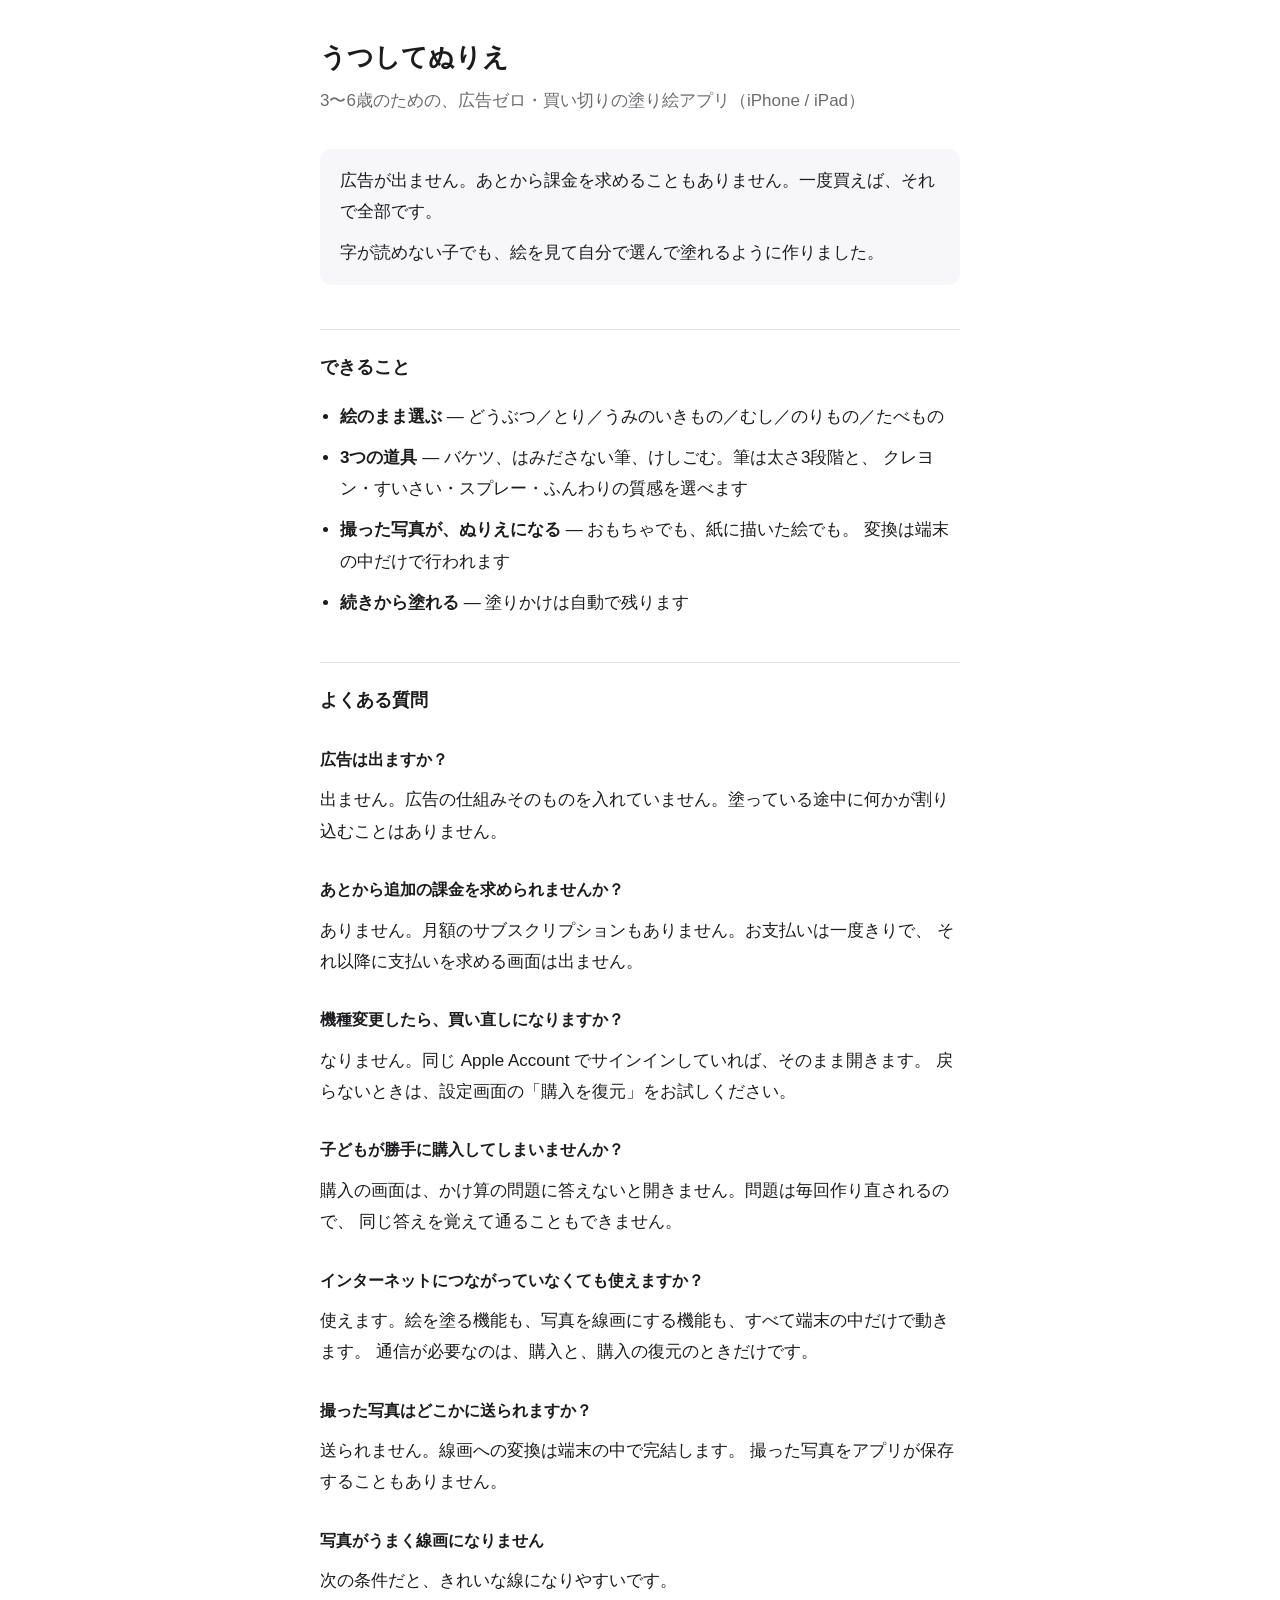
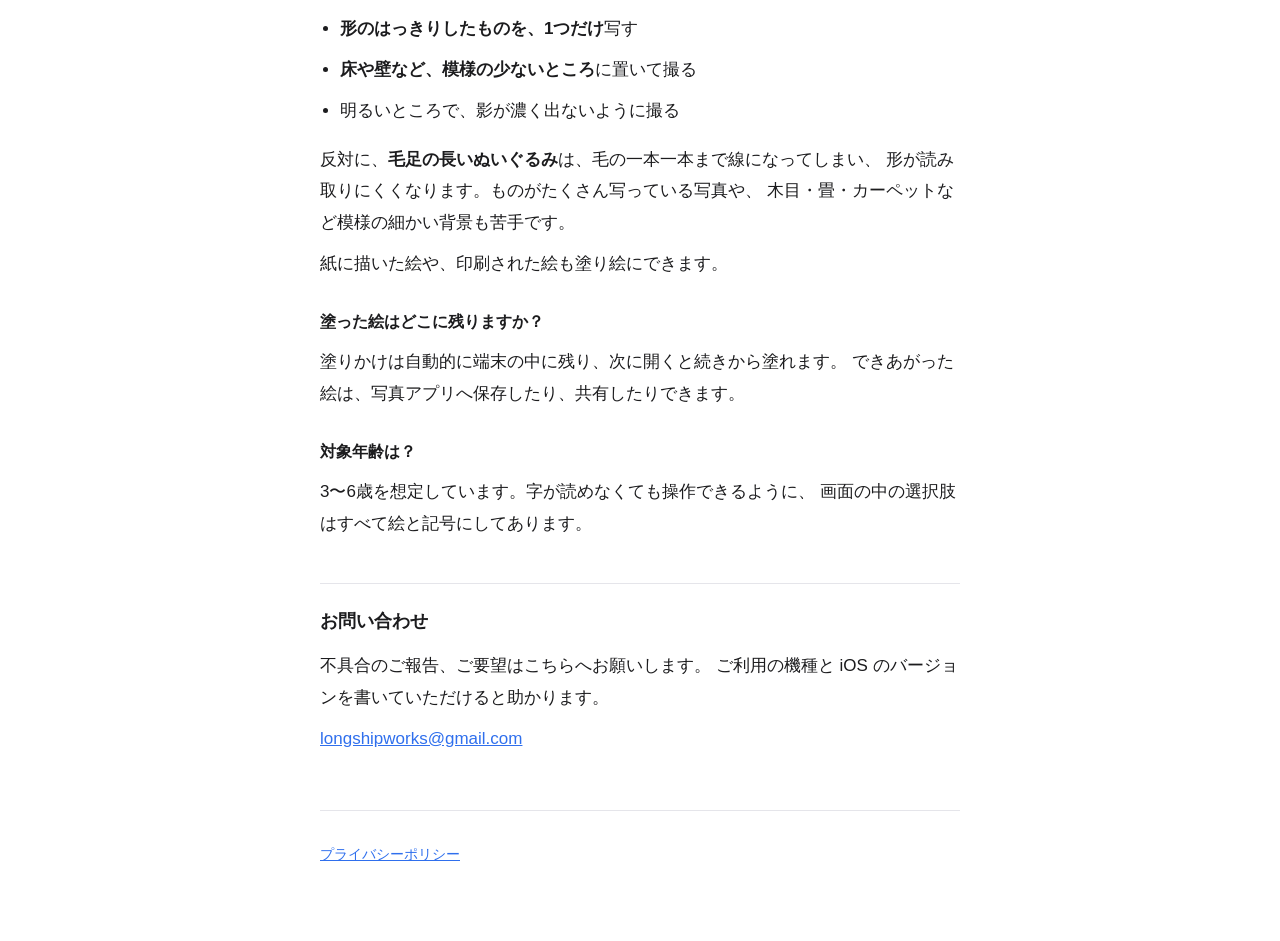
==== utsushite-nurie/index.html @ fa6ac1ae "サポートページとプライバシーポリシーを公開する うつしてぬりえ の App Store 提出に、公開URLのポリシーとサポートページが要る。 アプリのリポジトリは非公開なので、GitHub Pages" ====
<!DOCTYPE html>
<html lang="ja">
<head>
<meta charset="utf-8">
<meta name="viewport" content="width=device-width, initial-scale=1">
<title>うつしてぬりえ — サポート</title>
<link rel="stylesheet" href="../style.css">
</head>
<body>
<main>

<h1>うつしてぬりえ</h1>
<p class="lede">3〜6歳のための、広告ゼロ・買い切りの塗り絵アプリ（iPhone / iPad）</p>

<div class="card">
<p>広告が出ません。あとから課金を求めることもありません。一度買えば、それで全部です。</p>
<p>字が読めない子でも、絵を見て自分で選んで塗れるように作りました。</p>
</div>

<h2>できること</h2>
<ul>
<li><strong>絵のまま選ぶ</strong> — どうぶつ／とり／うみのいきもの／むし／のりもの／たべもの</li>
<li><strong>3つの道具</strong> — バケツ、はみださない筆、けしごむ。筆は太さ3段階と、
クレヨン・すいさい・スプレー・ふんわりの質感を選べます</li>
<li><strong>撮った写真が、ぬりえになる</strong> — おもちゃでも、紙に描いた絵でも。
変換は端末の中だけで行われます</li>
<li><strong>続きから塗れる</strong> — 塗りかけは自動で残ります</li>
</ul>

<h2>よくある質問</h2>

<h3>広告は出ますか？</h3>
<p>出ません。広告の仕組みそのものを入れていません。塗っている途中に何かが割り込むことはありません。</p>

<h3>あとから追加の課金を求められませんか？</h3>
<p>ありません。月額のサブスクリプションもありません。お支払いは一度きりで、
それ以降に支払いを求める画面は出ません。</p>

<h3>機種変更したら、買い直しになりますか？</h3>
<p>なりません。同じ Apple Account でサインインしていれば、そのまま開きます。
戻らないときは、設定画面の「購入を復元」をお試しください。</p>

<h3>子どもが勝手に購入してしまいませんか？</h3>
<p>購入の画面は、かけ算の問題に答えないと開きません。問題は毎回作り直されるので、
同じ答えを覚えて通ることもできません。</p>

<h3>インターネットにつながっていなくても使えますか？</h3>
<p>使えます。絵を塗る機能も、写真を線画にする機能も、すべて端末の中だけで動きます。
通信が必要なのは、購入と、購入の復元のときだけです。</p>

<h3>撮った写真はどこかに送られますか？</h3>
<p>送られません。線画への変換は端末の中で完結します。
撮った写真をアプリが保存することもありません。</p>

<h3>写真がうまく線画になりません</h3>
<p>次の条件だと、きれいな線になりやすいです。</p>
<ul>
<li><strong>形のはっきりしたものを、1つだけ</strong>写す</li>
<li><strong>床や壁など、模様の少ないところ</strong>に置いて撮る</li>
<li>明るいところで、影が濃く出ないように撮る</li>
</ul>
<p>反対に、<strong>毛足の長いぬいぐるみ</strong>は、毛の一本一本まで線になってしまい、
形が読み取りにくくなります。ものがたくさん写っている写真や、
木目・畳・カーペットなど模様の細かい背景も苦手です。</p>
<p>紙に描いた絵や、印刷された絵も塗り絵にできます。</p>

<h3>塗った絵はどこに残りますか？</h3>
<p>塗りかけは自動的に端末の中に残り、次に開くと続きから塗れます。
できあがった絵は、写真アプリへ保存したり、共有したりできます。</p>

<h3>対象年齢は？</h3>
<p>3〜6歳を想定しています。字が読めなくても操作できるように、
画面の中の選択肢はすべて絵と記号にしてあります。</p>

<h2>お問い合わせ</h2>
<p>不具合のご報告、ご要望はこちらへお願いします。
ご利用の機種と iOS のバージョンを書いていただけると助かります。</p>
<p><a href="mailto:longshipworks@gmail.com">longshipworks@gmail.com</a></p>

<footer>
<p><a href="privacy.html">プライバシーポリシー</a></p>
</footer>

</main>
</body>
</html>
---- style.css ----
:root {
  --bg: #ffffff;
  --fg: #1c1c1e;
  --muted: #6b6b70;
  --rule: #e5e5ea;
  --accent: #2f6fed;
  --card: #f7f7f9;
}
@media (prefers-color-scheme: dark) {
  :root {
    --bg: #121214;
    --fg: #eeeef0;
    --muted: #9a9aa0;
    --rule: #2c2c30;
    --accent: #7aa2f7;
    --card: #1c1c1f;
  }
}
* { box-sizing: border-box; }
body {
  margin: 0;
  padding: 2.5rem 1.25rem 4rem;
  background: var(--bg);
  color: var(--fg);
  font-family: -apple-system, BlinkMacSystemFont, "Hiragino Sans", "Noto Sans JP", sans-serif;
  line-height: 1.85;
  font-size: 17px;
  -webkit-text-size-adjust: 100%;
}
main { max-width: 40rem; margin: 0 auto; }
h1 { font-size: 1.6rem; line-height: 1.4; margin: 0 0 .25rem; }
h2 {
  font-size: 1.15rem;
  margin: 2.75rem 0 .75rem;
  padding-top: 1.25rem;
  border-top: 1px solid var(--rule);
}
h3 { font-size: 1rem; margin: 1.75rem 0 .4rem; }
p, li { margin: .6rem 0; }
ul { padding-left: 1.25rem; }
a { color: var(--accent); }
.lede { color: var(--muted); margin-bottom: 2rem; }
.updated { color: var(--muted); font-size: .9rem; }
table { border-collapse: collapse; width: 100%; margin: 1rem 0; font-size: .95rem; }
th, td { text-align: left; padding: .55rem .7rem; border-bottom: 1px solid var(--rule); vertical-align: top; }
th { color: var(--muted); font-weight: 600; white-space: nowrap; }
.card {
  background: var(--card);
  border-radius: 12px;
  padding: 1rem 1.25rem;
  margin: 1.5rem 0;
}
.card p:first-child { margin-top: 0; }
.card p:last-child { margin-bottom: 0; }
footer {
  margin-top: 3.5rem;
  padding-top: 1.25rem;
  border-top: 1px solid var(--rule);
  color: var(--muted);
  font-size: .9rem;
}
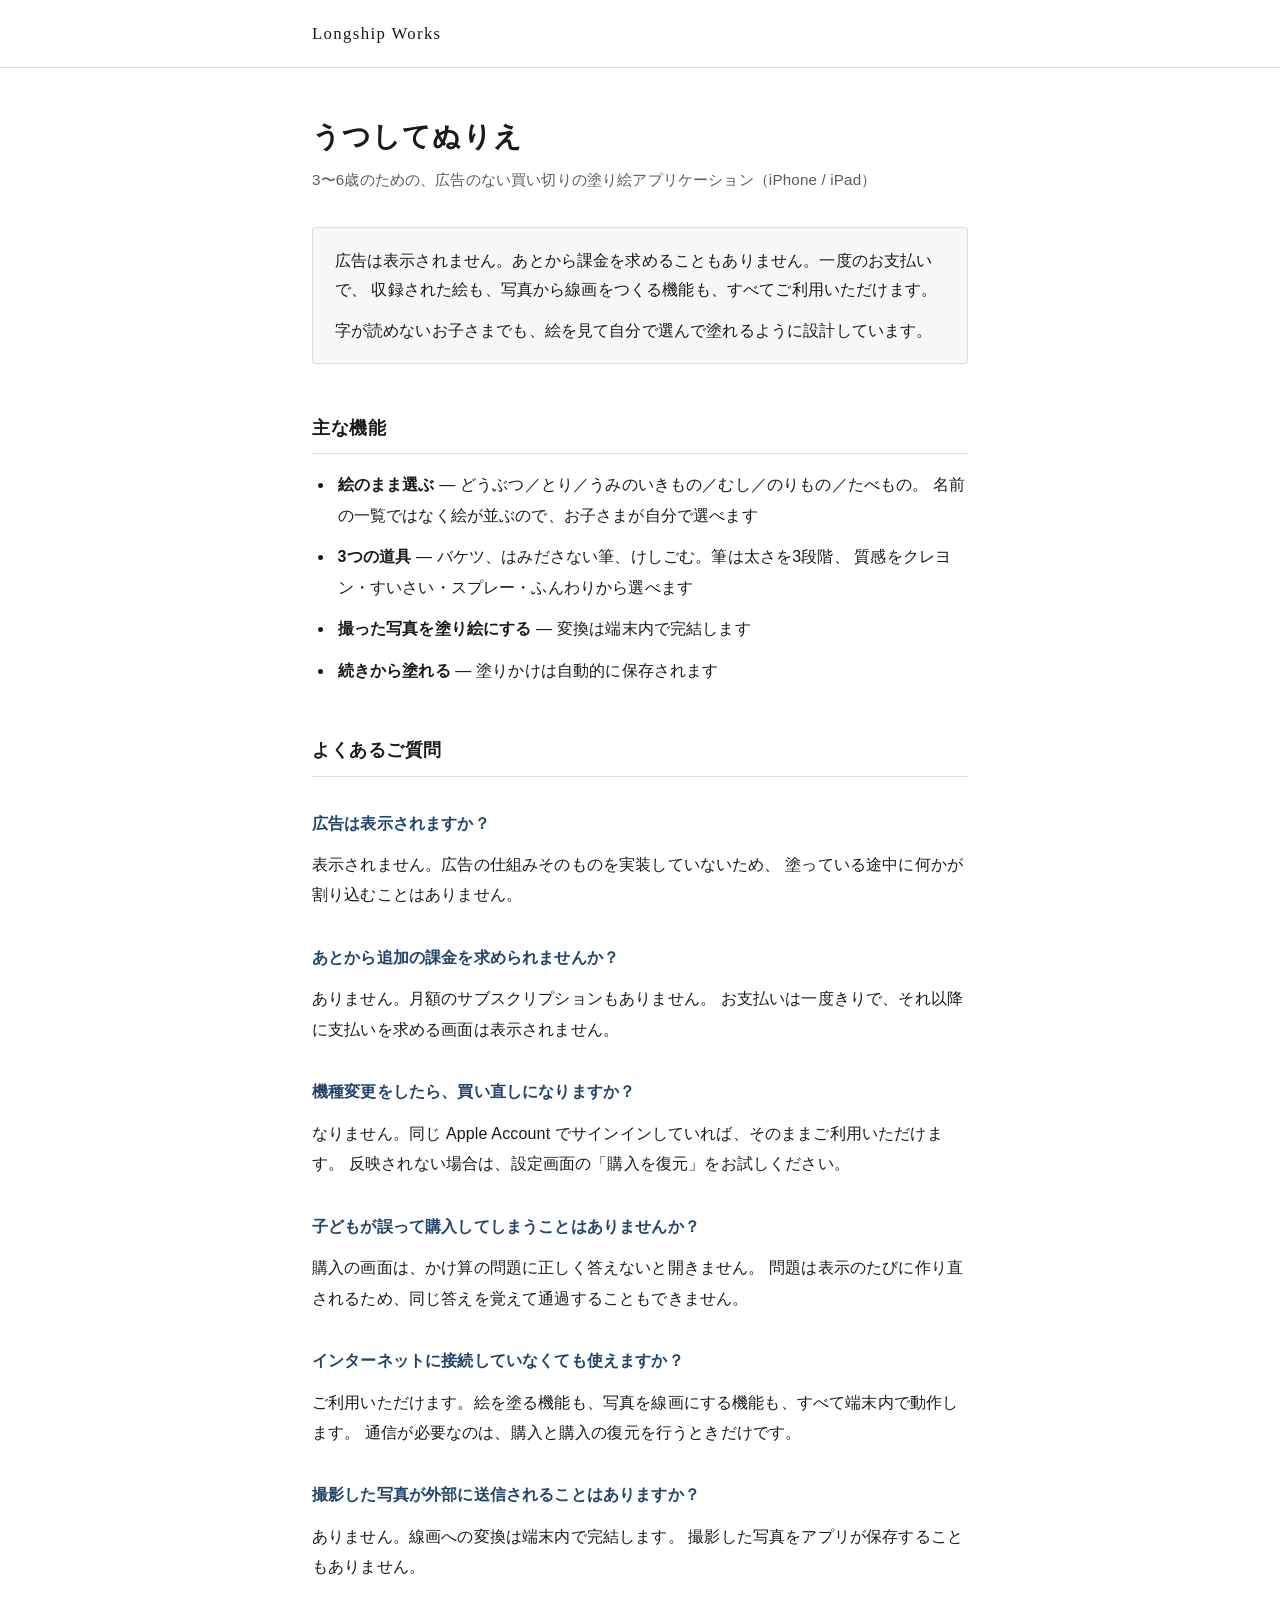
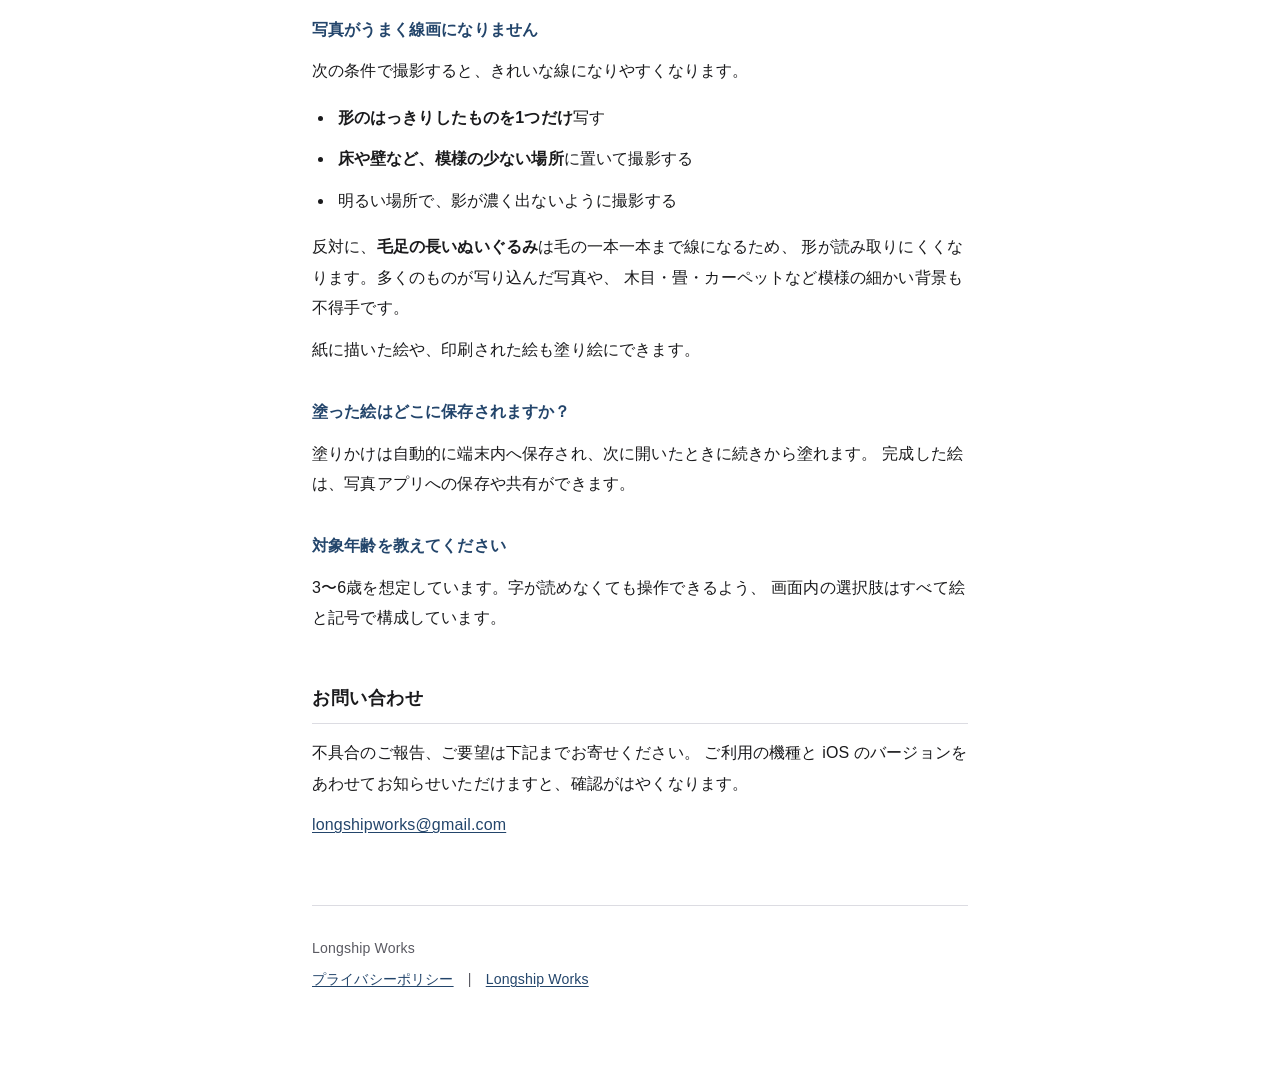
==== commit 638f8ae5: "書類らしい体裁に作り直す（配色を固定し、OS のダークモードに追従させない）" ====
--- a/utsushite-nurie/index.html
+++ b/utsushite-nurie/index.html
@@ -4,81 +4,90 @@
 <meta charset="utf-8">
 <meta name="viewport" content="width=device-width, initial-scale=1">
 <title>うつしてぬりえ — サポート</title>
+<meta name="description" content="うつしてぬりえ のサポートページ。よくある質問とお問い合わせ先。">
 <link rel="stylesheet" href="../style.css">
 </head>
 <body>
+
+<header class="site">
+  <div class="site-inner"><a class="brand" href="../">Longship Works</a></div>
+</header>
+
 <main>
 
 <h1>うつしてぬりえ</h1>
-<p class="lede">3〜6歳のための、広告ゼロ・買い切りの塗り絵アプリ（iPhone / iPad）</p>
+<p class="lede">3〜6歳のための、広告のない買い切りの塗り絵アプリケーション（iPhone / iPad）</p>
 
-<div class="card">
-<p>広告が出ません。あとから課金を求めることもありません。一度買えば、それで全部です。</p>
-<p>字が読めない子でも、絵を見て自分で選んで塗れるように作りました。</p>
+<div class="summary">
+<p>広告は表示されません。あとから課金を求めることもありません。一度のお支払いで、
+収録された絵も、写真から線画をつくる機能も、すべてご利用いただけます。</p>
+<p>字が読めないお子さまでも、絵を見て自分で選んで塗れるように設計しています。</p>
 </div>
 
-<h2>できること</h2>
+<h2>主な機能</h2>
 <ul>
-<li><strong>絵のまま選ぶ</strong> — どうぶつ／とり／うみのいきもの／むし／のりもの／たべもの</li>
-<li><strong>3つの道具</strong> — バケツ、はみださない筆、けしごむ。筆は太さ3段階と、
-クレヨン・すいさい・スプレー・ふんわりの質感を選べます</li>
-<li><strong>撮った写真が、ぬりえになる</strong> — おもちゃでも、紙に描いた絵でも。
-変換は端末の中だけで行われます</li>
-<li><strong>続きから塗れる</strong> — 塗りかけは自動で残ります</li>
+<li><strong>絵のまま選ぶ</strong> — どうぶつ／とり／うみのいきもの／むし／のりもの／たべもの。
+名前の一覧ではなく絵が並ぶので、お子さまが自分で選べます</li>
+<li><strong>3つの道具</strong> — バケツ、はみださない筆、けしごむ。筆は太さを3段階、
+質感をクレヨン・すいさい・スプレー・ふんわりから選べます</li>
+<li><strong>撮った写真を塗り絵にする</strong> — 変換は端末内で完結します</li>
+<li><strong>続きから塗れる</strong> — 塗りかけは自動的に保存されます</li>
 </ul>
 
-<h2>よくある質問</h2>
+<h2>よくあるご質問</h2>
 
-<h3>広告は出ますか？</h3>
-<p>出ません。広告の仕組みそのものを入れていません。塗っている途中に何かが割り込むことはありません。</p>
+<h3>広告は表示されますか？</h3>
+<p>表示されません。広告の仕組みそのものを実装していないため、
+塗っている途中に何かが割り込むことはありません。</p>
 
 <h3>あとから追加の課金を求められませんか？</h3>
-<p>ありません。月額のサブスクリプションもありません。お支払いは一度きりで、
-それ以降に支払いを求める画面は出ません。</p>
+<p>ありません。月額のサブスクリプションもありません。
+お支払いは一度きりで、それ以降に支払いを求める画面は表示されません。</p>
 
-<h3>機種変更したら、買い直しになりますか？</h3>
-<p>なりません。同じ Apple Account でサインインしていれば、そのまま開きます。
-戻らないときは、設定画面の「購入を復元」をお試しください。</p>
+<h3>機種変更をしたら、買い直しになりますか？</h3>
+<p>なりません。同じ Apple Account でサインインしていれば、そのままご利用いただけます。
+反映されない場合は、設定画面の「購入を復元」をお試しください。</p>
 
-<h3>子どもが勝手に購入してしまいませんか？</h3>
-<p>購入の画面は、かけ算の問題に答えないと開きません。問題は毎回作り直されるので、
-同じ答えを覚えて通ることもできません。</p>
+<h3>子どもが誤って購入してしまうことはありませんか？</h3>
+<p>購入の画面は、かけ算の問題に正しく答えないと開きません。
+問題は表示のたびに作り直されるため、同じ答えを覚えて通過することもできません。</p>
 
-<h3>インターネットにつながっていなくても使えますか？</h3>
-<p>使えます。絵を塗る機能も、写真を線画にする機能も、すべて端末の中だけで動きます。
-通信が必要なのは、購入と、購入の復元のときだけです。</p>
+<h3>インターネットに接続していなくても使えますか？</h3>
+<p>ご利用いただけます。絵を塗る機能も、写真を線画にする機能も、すべて端末内で動作します。
+通信が必要なのは、購入と購入の復元を行うときだけです。</p>
 
-<h3>撮った写真はどこかに送られますか？</h3>
-<p>送られません。線画への変換は端末の中で完結します。
-撮った写真をアプリが保存することもありません。</p>
+<h3>撮影した写真が外部に送信されることはありますか？</h3>
+<p>ありません。線画への変換は端末内で完結します。
+撮影した写真をアプリが保存することもありません。</p>
 
 <h3>写真がうまく線画になりません</h3>
-<p>次の条件だと、きれいな線になりやすいです。</p>
+<p>次の条件で撮影すると、きれいな線になりやすくなります。</p>
 <ul>
-<li><strong>形のはっきりしたものを、1つだけ</strong>写す</li>
-<li><strong>床や壁など、模様の少ないところ</strong>に置いて撮る</li>
-<li>明るいところで、影が濃く出ないように撮る</li>
+<li><strong>形のはっきりしたものを1つだけ</strong>写す</li>
+<li><strong>床や壁など、模様の少ない場所</strong>に置いて撮影する</li>
+<li>明るい場所で、影が濃く出ないように撮影する</li>
 </ul>
-<p>反対に、<strong>毛足の長いぬいぐるみ</strong>は、毛の一本一本まで線になってしまい、
-形が読み取りにくくなります。ものがたくさん写っている写真や、
-木目・畳・カーペットなど模様の細かい背景も苦手です。</p>
+<p>反対に、<strong>毛足の長いぬいぐるみ</strong>は毛の一本一本まで線になるため、
+形が読み取りにくくなります。多くのものが写り込んだ写真や、
+木目・畳・カーペットなど模様の細かい背景も不得手です。</p>
 <p>紙に描いた絵や、印刷された絵も塗り絵にできます。</p>
 
-<h3>塗った絵はどこに残りますか？</h3>
-<p>塗りかけは自動的に端末の中に残り、次に開くと続きから塗れます。
-できあがった絵は、写真アプリへ保存したり、共有したりできます。</p>
+<h3>塗った絵はどこに保存されますか？</h3>
+<p>塗りかけは自動的に端末内へ保存され、次に開いたときに続きから塗れます。
+完成した絵は、写真アプリへの保存や共有ができます。</p>
 
-<h3>対象年齢は？</h3>
-<p>3〜6歳を想定しています。字が読めなくても操作できるように、
-画面の中の選択肢はすべて絵と記号にしてあります。</p>
+<h3>対象年齢を教えてください</h3>
+<p>3〜6歳を想定しています。字が読めなくても操作できるよう、
+画面内の選択肢はすべて絵と記号で構成しています。</p>
 
 <h2>お問い合わせ</h2>
-<p>不具合のご報告、ご要望はこちらへお願いします。
-ご利用の機種と iOS のバージョンを書いていただけると助かります。</p>
+<p>不具合のご報告、ご要望は下記までお寄せください。
+ご利用の機種と iOS のバージョンをあわせてお知らせいただけますと、確認がはやくなります。</p>
 <p><a href="mailto:longshipworks@gmail.com">longshipworks@gmail.com</a></p>
 
 <footer>
-<p><a href="privacy.html">プライバシーポリシー</a></p>
+<p>Longship Works</p>
+<p><a href="privacy.html">プライバシーポリシー</a>　|　<a href="../">Longship Works</a></p>
 </footer>
 
 </main>
--- a/style.css
+++ b/style.css
@@ -1,61 +1,165 @@
+/* うつしてぬりえ / Longship Works の公開ページ
+ *
+ * **配色は固定する。** ここに置くのはプライバシーポリシーとサポートという書類で、
+ * 閲覧者の OS 設定によって見た目が変わる必要がない。
+ * 以前は prefers-color-scheme に追従していたが、ダークモードの端末で黒地になり、
+ * 書類としての印象が落ちた（2026-08-26 に指摘を受けて固定した）。
+ *
+ * 見出しと社名だけ明朝、本文はゴシック。長い文章は画面上ではゴシックのほうが読みやすい。
+ */
+
 :root {
-  --bg: #ffffff;
-  --fg: #1c1c1e;
-  --muted: #6b6b70;
-  --rule: #e5e5ea;
-  --accent: #2f6fed;
-  --card: #f7f7f9;
+  --bg:     #ffffff;
+  --tint:   #f6f7f9;
+  --ink:    #1a1a1c;
+  --ink-2:  #5a5a62;
+  --rule:   #dcdce2;
+  --accent: #23456b;
+
+  --serif: "Hiragino Mincho ProN", "Yu Mincho", "YuMincho", "Noto Serif JP", serif;
+  --sans: -apple-system, BlinkMacSystemFont, "Hiragino Kaku Gothic ProN",
+          "Yu Gothic", "Meiryo", "Noto Sans JP", sans-serif;
 }
-@media (prefers-color-scheme: dark) {
-  :root {
-    --bg: #121214;
-    --fg: #eeeef0;
-    --muted: #9a9aa0;
-    --rule: #2c2c30;
-    --accent: #7aa2f7;
-    --card: #1c1c1f;
-  }
-}
+
 * { box-sizing: border-box; }
+
+html { -webkit-text-size-adjust: 100%; }
+
 body {
   margin: 0;
-  padding: 2.5rem 1.25rem 4rem;
   background: var(--bg);
-  color: var(--fg);
-  font-family: -apple-system, BlinkMacSystemFont, "Hiragino Sans", "Noto Sans JP", sans-serif;
-  line-height: 1.85;
-  font-size: 17px;
-  -webkit-text-size-adjust: 100%;
+  color: var(--ink);
+  font-family: var(--sans);
+  font-size: 16px;
+  line-height: 1.9;
+  letter-spacing: .01em;
 }
-main { max-width: 40rem; margin: 0 auto; }
-h1 { font-size: 1.6rem; line-height: 1.4; margin: 0 0 .25rem; }
+
+/* 上端の帯。全ページ共通で、ここが「誰が出しているページか」を示す */
+.site {
+  border-bottom: 1px solid var(--rule);
+  background: var(--bg);
+}
+.site-inner {
+  max-width: 44rem;
+  margin: 0 auto;
+  padding: 1.1rem 1.5rem;
+}
+.brand {
+  font-family: var(--serif);
+  font-size: 1.05rem;
+  letter-spacing: .08em;
+  color: var(--ink);
+  text-decoration: none;
+}
+.brand:hover { color: var(--accent); }
+
+main {
+  max-width: 44rem;
+  margin: 0 auto;
+  padding: 3rem 1.5rem 4.5rem;
+}
+
+/* 見出し */
+h1 {
+  font-family: var(--serif);
+  font-size: 1.75rem;
+  font-weight: 600;
+  line-height: 1.5;
+  letter-spacing: .04em;
+  margin: 0 0 .5rem;
+}
 h2 {
-  font-size: 1.15rem;
-  margin: 2.75rem 0 .75rem;
-  padding-top: 1.25rem;
+  font-size: 1.1rem;
+  font-weight: 600;
+  margin: 3rem 0 .9rem;
+  padding-bottom: .5rem;
+  border-bottom: 1px solid var(--rule);
+  letter-spacing: .03em;
+}
+h3 {
+  font-size: 1rem;
+  font-weight: 600;
+  margin: 2rem 0 .3rem;
+  color: var(--accent);
+}
+
+p, li { margin: .7rem 0; }
+ul { padding-left: 1.4rem; }
+li { padding-left: .2rem; }
+
+a { color: var(--accent); text-decoration: underline; text-underline-offset: .15em; }
+a:hover { text-decoration-thickness: 2px; }
+
+strong { font-weight: 600; }
+
+/* 表題まわり */
+.lede {
+  color: var(--ink-2);
+  font-size: .95rem;
+  margin: 0 0 2rem;
+}
+.meta {
+  color: var(--ink-2);
+  font-size: .85rem;
+  margin: 0 0 2.5rem;
+  padding-bottom: 1.5rem;
+  border-bottom: 1px solid var(--rule);
+}
+.meta dl { margin: 0; display: grid; grid-template-columns: auto 1fr; gap: .2rem 1.2rem; }
+.meta dt { color: var(--ink-2); }
+.meta dd { margin: 0; }
+
+/* 要点を先に置く囲み。角丸は控えめにして、書類の体裁を壊さない */
+.summary {
+  background: var(--tint);
+  border: 1px solid var(--rule);
+  border-radius: 3px;
+  padding: 1.1rem 1.35rem;
+  margin: 2rem 0;
+  font-size: .97rem;
+}
+.summary p:first-child { margin-top: 0; }
+.summary p:last-child { margin-bottom: 0; }
+
+table {
+  border-collapse: collapse;
+  width: 100%;
+  margin: 1.2rem 0;
+  font-size: .95rem;
+}
+th, td {
+  text-align: left;
+  padding: .65rem .8rem;
+  border: 1px solid var(--rule);
+  vertical-align: top;
+}
+th {
+  background: var(--tint);
+  font-weight: 600;
+  white-space: nowrap;
+}
+
+footer {
+  margin-top: 4rem;
+  padding-top: 1.5rem;
   border-top: 1px solid var(--rule);
+  color: var(--ink-2);
+  font-size: .88rem;
 }
-h3 { font-size: 1rem; margin: 1.75rem 0 .4rem; }
-p, li { margin: .6rem 0; }
-ul { padding-left: 1.25rem; }
-a { color: var(--accent); }
-.lede { color: var(--muted); margin-bottom: 2rem; }
-.updated { color: var(--muted); font-size: .9rem; }
-table { border-collapse: collapse; width: 100%; margin: 1rem 0; font-size: .95rem; }
-th, td { text-align: left; padding: .55rem .7rem; border-bottom: 1px solid var(--rule); vertical-align: top; }
-th { color: var(--muted); font-weight: 600; white-space: nowrap; }
-.card {
-  background: var(--card);
-  border-radius: 12px;
-  padding: 1rem 1.25rem;
-  margin: 1.5rem 0;
+footer p { margin: .3rem 0; }
+
+@media (max-width: 480px) {
+  body { font-size: 15px; }
+  main { padding: 2.25rem 1.15rem 3.5rem; }
+  h1 { font-size: 1.45rem; }
+  th { white-space: normal; }
 }
-.card p:first-child { margin-top: 0; }
-.card p:last-child { margin-bottom: 0; }
-footer {
-  margin-top: 3.5rem;
-  padding-top: 1.25rem;
-  border-top: 1px solid var(--rule);
-  color: var(--muted);
-  font-size: .9rem;
+
+/* プライバシーポリシーは印刷されることがある */
+@media print {
+  .site { border-bottom: 1px solid #000; }
+  main { max-width: none; padding: 0; }
+  a { color: #000; text-decoration: none; }
+  h2 { break-after: avoid; }
 }
